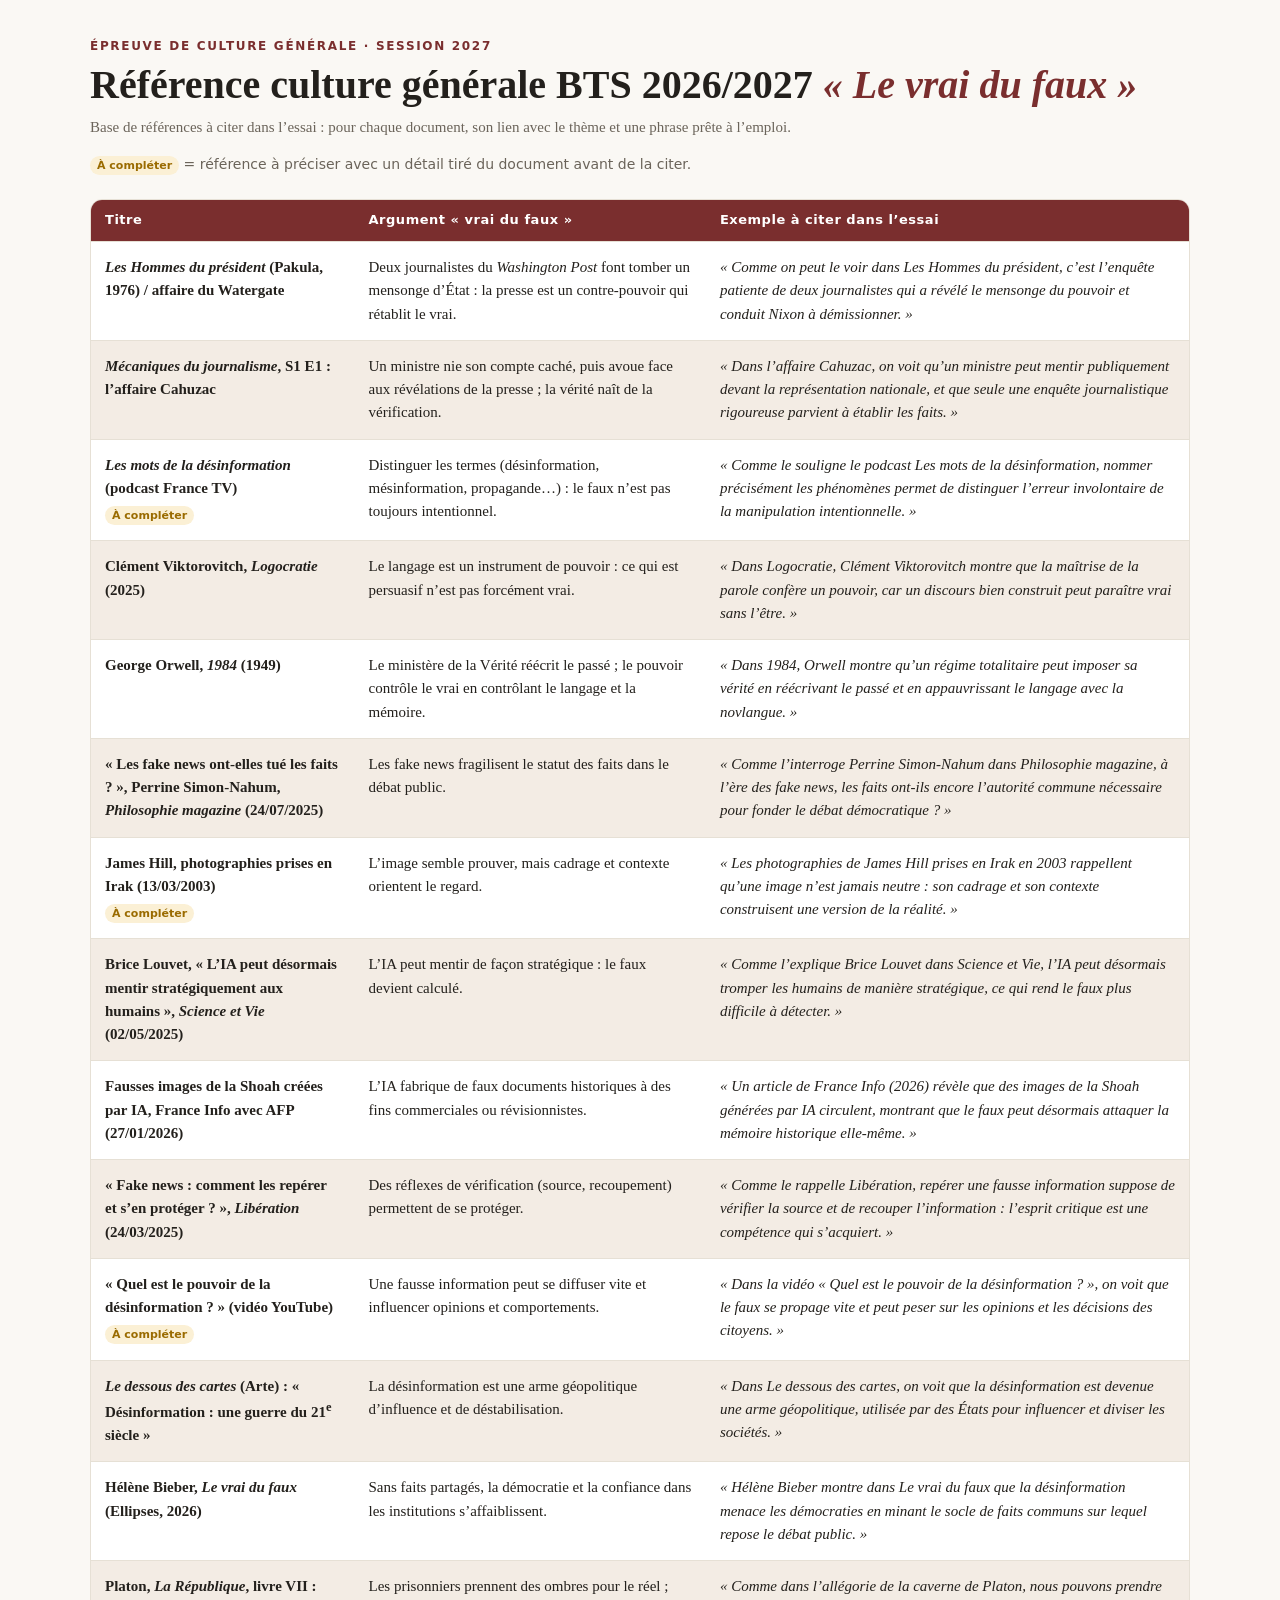
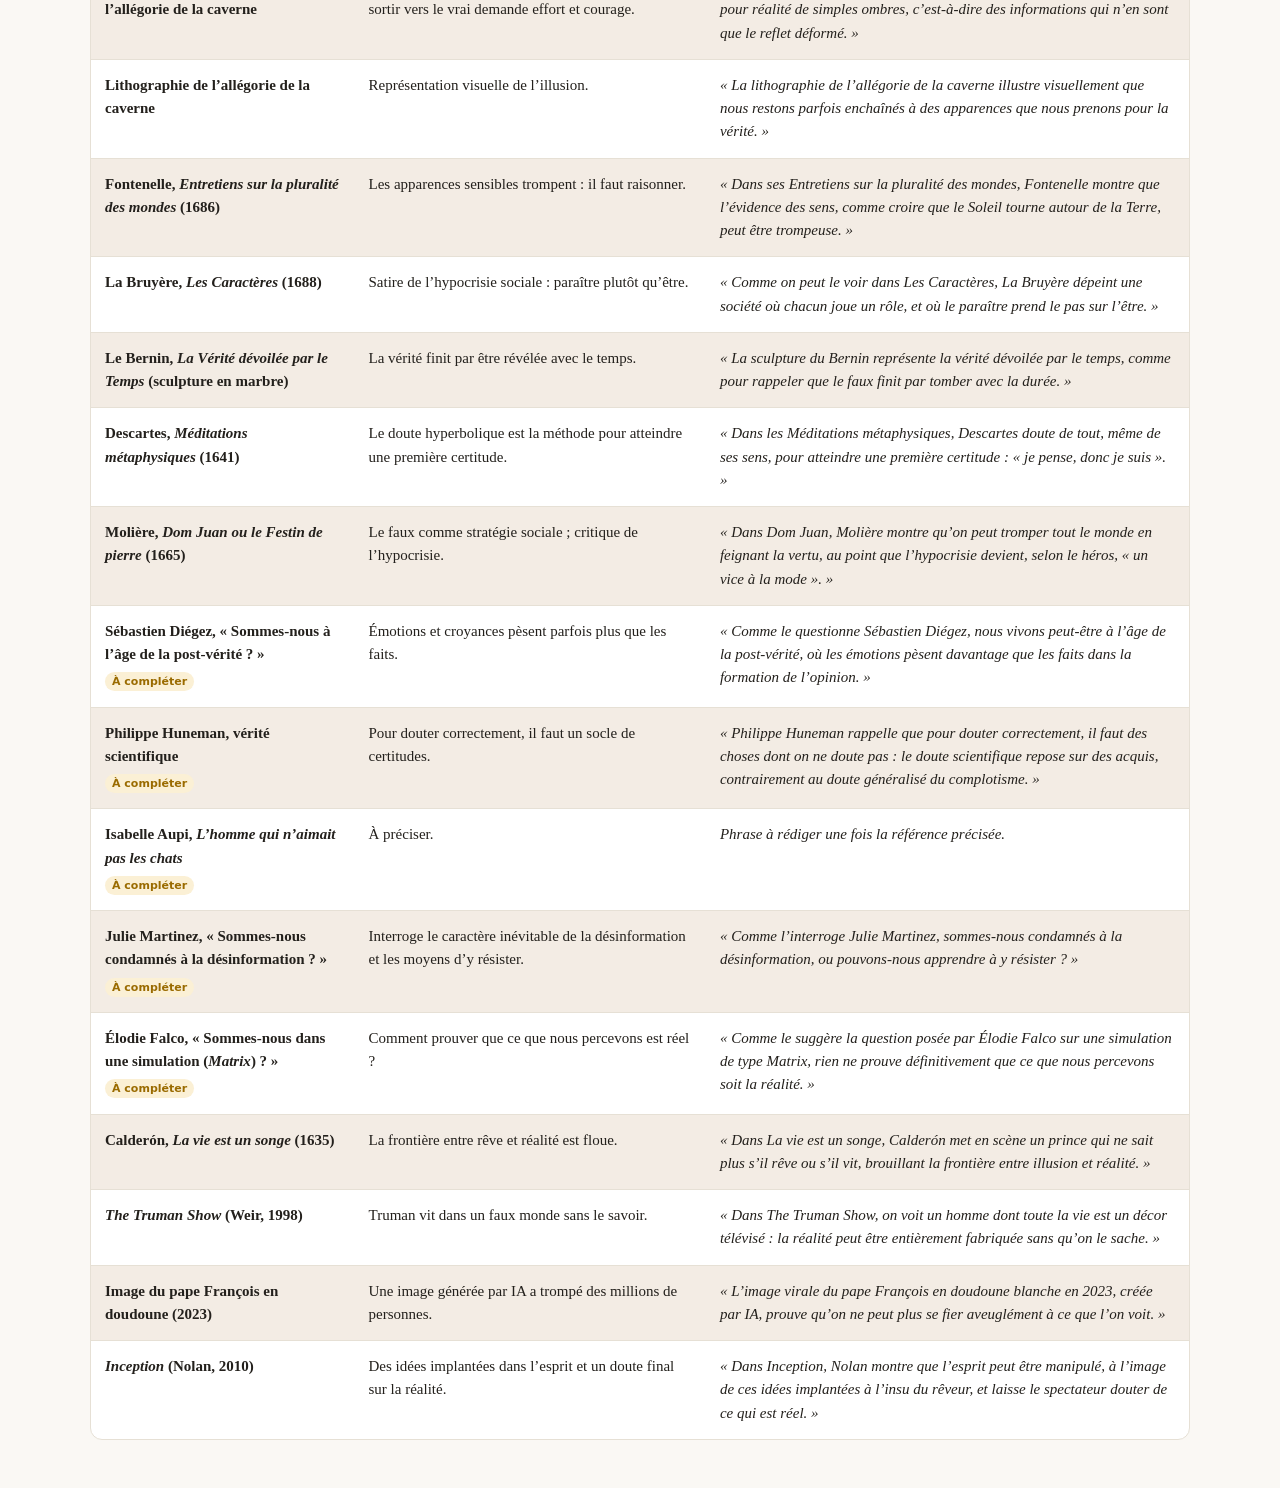
==== index.html @ c69bf697 "Add files via upload" ====
<!DOCTYPE html>
<html lang="fr">
<head>
<meta charset="utf-8">
<meta name="viewport" content="width=device-width, initial-scale=1, viewport-fit=cover">
<title>Référence culture générale BTS 2026/2027 « Le vrai du faux »</title>
<style>
:root{--bg:#faf8f4;--card:#fff;--ink:#23201c;--mute:#6b645a;--line:#e6e0d5;--acc:#7a2e2e;--tint:#f3ece4;--warn:#9a6b00;--warnbg:#fbf0d5;
box-sizing:border-box;padding-top:env(safe-area-inset-top,0px);padding-bottom:env(safe-area-inset-bottom,0px)}
@media (prefers-color-scheme:dark){:root:not([data-theme="light"]){--bg:#17150f;--card:#211e17;--ink:#ece6da;--mute:#a79f90;--line:#383327;--acc:#e0a090;--tint:#2b261c;--warn:#f0c866;--warnbg:#3a2f10}}
:root[data-theme="dark"]{--bg:#17150f;--card:#211e17;--ink:#ece6da;--mute:#a79f90;--line:#383327;--acc:#e0a090;--tint:#2b261c;--warn:#f0c866;--warnbg:#3a2f10}
html{scroll-padding-top:env(safe-area-inset-top,0px)}
body{margin:0;background:var(--bg);color:var(--ink);font:16px/1.55 Georgia,"Times New Roman",serif}
header{max-width:1100px;margin:0 auto;padding:40px 20px 12px}
.kicker{font:600 12px/1 system-ui,sans-serif;letter-spacing:.14em;text-transform:uppercase;color:var(--acc)}
h1{font-size:clamp(26px,4.5vw,40px);line-height:1.15;margin:10px 0 8px}
h1 span{color:var(--acc);font-style:italic}
.sub{color:var(--mute);margin:0;font-size:15px}
.legend{margin:16px 0 0;font:14px/1.4 system-ui,sans-serif;color:var(--mute)}
main{max-width:1100px;margin:0 auto;padding:12px 20px 48px}
.wrap{overflow-x:auto;border:1px solid var(--line);border-radius:12px;background:var(--card)}
table{border-collapse:collapse;width:100%;min-width:760px}
th{position:sticky;top:0;text-align:left;background:var(--acc);color:#fff;font:600 13px/1.3 system-ui,sans-serif;letter-spacing:.04em;padding:12px 14px}
td{padding:14px;vertical-align:top;border-top:1px solid var(--line);font-size:15px}
tr:nth-child(even) td{background:var(--tint)}
td:first-child{width:24%;font-weight:600}
td:nth-child(2){width:32%}
td:nth-child(3){font-style:italic}
.tag{display:inline-block;margin-top:6px;font:600 11px/1 system-ui,sans-serif;color:var(--warn);background:var(--warnbg);padding:4px 7px;border-radius:99px}
@media (max-width:720px){
table{min-width:0}thead{display:none}
tr,td{display:block}
tr{border-top:6px solid var(--bg)}
td{border:0;width:auto!important;padding:8px 14px}
td:nth-child(2)::before,td:nth-child(3)::before{display:block;font:600 11px/1.4 system-ui,sans-serif;letter-spacing:.08em;text-transform:uppercase;color:var(--acc);margin-bottom:2px;font-style:normal}
td:nth-child(2)::before{content:"Argument vrai du faux"}
td:nth-child(3)::before{content:"Exemple à citer"}
}
</style>
</head>
<body>
<header>
<div class="kicker">Épreuve de culture générale · Session 2027</div>
<h1>Référence culture générale BTS 2026/2027 <span>« Le vrai du faux »</span></h1>
<p class="sub">Base de références à citer dans l’essai : pour chaque document, son lien avec le thème et une phrase prête à l’emploi.</p>
<p class="legend"><span class="tag" style="margin:0">À compléter</span> = référence à préciser avec un détail tiré du document avant de la citer.</p>
</header>
<main>
<div class="wrap">
<table>
<thead><tr><th>Titre</th><th>Argument « vrai du faux »</th><th>Exemple à citer dans l’essai</th></tr></thead>
<tbody>
<tr><td><em>Les Hommes du président</em> (Pakula, 1976) / affaire du Watergate</td><td>Deux journalistes du <em>Washington Post</em> font tomber un mensonge d’État : la presse est un contre-pouvoir qui rétablit le vrai.</td><td>« Comme on peut le voir dans <em>Les Hommes du président</em>, c’est l’enquête patiente de deux journalistes qui a révélé le mensonge du pouvoir et conduit Nixon à démissionner. »</td></tr>
<tr><td><em>Mécaniques du journalisme</em>, S1 E1 : l’affaire Cahuzac</td><td>Un ministre nie son compte caché, puis avoue face aux révélations de la presse ; la vérité naît de la vérification.</td><td>« Dans l’affaire Cahuzac, on voit qu’un ministre peut mentir publiquement devant la représentation nationale, et que seule une enquête journalistique rigoureuse parvient à établir les faits. »</td></tr>
<tr><td><em>Les mots de la désinformation</em> (podcast France TV)<br><span class="tag">À compléter</span></td><td>Distinguer les termes (désinformation, mésinformation, propagande…) : le faux n’est pas toujours intentionnel.</td><td>« Comme le souligne le podcast <em>Les mots de la désinformation</em>, nommer précisément les phénomènes permet de distinguer l’erreur involontaire de la manipulation intentionnelle. »</td></tr>
<tr><td>Clément Viktorovitch, <em>Logocratie</em> (2025)</td><td>Le langage est un instrument de pouvoir : ce qui est persuasif n’est pas forcément vrai.</td><td>« Dans <em>Logocratie</em>, Clément Viktorovitch montre que la maîtrise de la parole confère un pouvoir, car un discours bien construit peut paraître vrai sans l’être. »</td></tr>
<tr><td>George Orwell, <em>1984</em> (1949)</td><td>Le ministère de la Vérité réécrit le passé ; le pouvoir contrôle le vrai en contrôlant le langage et la mémoire.</td><td>« Dans <em>1984</em>, Orwell montre qu’un régime totalitaire peut imposer sa vérité en réécrivant le passé et en appauvrissant le langage avec la novlangue. »</td></tr>
<tr><td>« Les fake news ont-elles tué les faits ? », Perrine Simon-Nahum, <em>Philosophie magazine</em> (24/07/2025)</td><td>Les fake news fragilisent le statut des faits dans le débat public.</td><td>« Comme l’interroge Perrine Simon-Nahum dans <em>Philosophie magazine</em>, à l’ère des fake news, les faits ont-ils encore l’autorité commune nécessaire pour fonder le débat démocratique ? »</td></tr>
<tr><td>James Hill, photographies prises en Irak (13/03/2003)<br><span class="tag">À compléter</span></td><td>L’image semble prouver, mais cadrage et contexte orientent le regard.</td><td>« Les photographies de James Hill prises en Irak en 2003 rappellent qu’une image n’est jamais neutre : son cadrage et son contexte construisent une version de la réalité. »</td></tr>
<tr><td>Brice Louvet, « L’IA peut désormais mentir stratégiquement aux humains », <em>Science et Vie</em> (02/05/2025)</td><td>L’IA peut mentir de façon stratégique : le faux devient calculé.</td><td>« Comme l’explique Brice Louvet dans <em>Science et Vie</em>, l’IA peut désormais tromper les humains de manière stratégique, ce qui rend le faux plus difficile à détecter. »</td></tr>
<tr><td>Fausses images de la Shoah créées par IA, France Info avec AFP (27/01/2026)</td><td>L’IA fabrique de faux documents historiques à des fins commerciales ou révisionnistes.</td><td>« Un article de France Info (2026) révèle que des images de la Shoah générées par IA circulent, montrant que le faux peut désormais attaquer la mémoire historique elle-même. »</td></tr>
<tr><td>« Fake news : comment les repérer et s’en protéger ? », <em>Libération</em> (24/03/2025)</td><td>Des réflexes de vérification (source, recoupement) permettent de se protéger.</td><td>« Comme le rappelle <em>Libération</em>, repérer une fausse information suppose de vérifier la source et de recouper l’information : l’esprit critique est une compétence qui s’acquiert. »</td></tr>
<tr><td>« Quel est le pouvoir de la désinformation ? » (vidéo YouTube)<br><span class="tag">À compléter</span></td><td>Une fausse information peut se diffuser vite et influencer opinions et comportements.</td><td>« Dans la vidéo « Quel est le pouvoir de la désinformation ? », on voit que le faux se propage vite et peut peser sur les opinions et les décisions des citoyens. »</td></tr>
<tr><td><em>Le dessous des cartes</em> (Arte) : « Désinformation : une guerre du 21<sup>e</sup> siècle »</td><td>La désinformation est une arme géopolitique d’influence et de déstabilisation.</td><td>« Dans <em>Le dessous des cartes</em>, on voit que la désinformation est devenue une arme géopolitique, utilisée par des États pour influencer et diviser les sociétés. »</td></tr>
<tr><td>Hélène Bieber, <em>Le vrai du faux</em> (Ellipses, 2026)</td><td>Sans faits partagés, la démocratie et la confiance dans les institutions s’affaiblissent.</td><td>« Hélène Bieber montre dans <em>Le vrai du faux</em> que la désinformation menace les démocraties en minant le socle de faits communs sur lequel repose le débat public. »</td></tr>
<tr><td>Platon, <em>La République</em>, livre VII : l’allégorie de la caverne</td><td>Les prisonniers prennent des ombres pour le réel ; sortir vers le vrai demande effort et courage.</td><td>« Comme dans l’allégorie de la caverne de Platon, nous pouvons prendre pour réalité de simples ombres, c’est-à-dire des informations qui n’en sont que le reflet déformé. »</td></tr>
<tr><td>Lithographie de l’allégorie de la caverne</td><td>Représentation visuelle de l’illusion.</td><td>« La lithographie de l’allégorie de la caverne illustre visuellement que nous restons parfois enchaînés à des apparences que nous prenons pour la vérité. »</td></tr>
<tr><td>Fontenelle, <em>Entretiens sur la pluralité des mondes</em> (1686)</td><td>Les apparences sensibles trompent : il faut raisonner.</td><td>« Dans ses <em>Entretiens sur la pluralité des mondes</em>, Fontenelle montre que l’évidence des sens, comme croire que le Soleil tourne autour de la Terre, peut être trompeuse. »</td></tr>
<tr><td>La Bruyère, <em>Les Caractères</em> (1688)</td><td>Satire de l’hypocrisie sociale : paraître plutôt qu’être.</td><td>« Comme on peut le voir dans <em>Les Caractères</em>, La Bruyère dépeint une société où chacun joue un rôle, et où le paraître prend le pas sur l’être. »</td></tr>
<tr><td>Le Bernin, <em>La Vérité dévoilée par le Temps</em> (sculpture en marbre)</td><td>La vérité finit par être révélée avec le temps.</td><td>« La sculpture du Bernin représente la vérité dévoilée par le temps, comme pour rappeler que le faux finit par tomber avec la durée. »</td></tr>
<tr><td>Descartes, <em>Méditations métaphysiques</em> (1641)</td><td>Le doute hyperbolique est la méthode pour atteindre une première certitude.</td><td>« Dans les <em>Méditations métaphysiques</em>, Descartes doute de tout, même de ses sens, pour atteindre une première certitude : « je pense, donc je suis ». »</td></tr>
<tr><td>Molière, <em>Dom Juan ou le Festin de pierre</em> (1665)</td><td>Le faux comme stratégie sociale ; critique de l’hypocrisie.</td><td>« Dans <em>Dom Juan</em>, Molière montre qu’on peut tromper tout le monde en feignant la vertu, au point que l’hypocrisie devient, selon le héros, « un vice à la mode ». »</td></tr>
<tr><td>Sébastien Diégez, « Sommes-nous à l’âge de la post-vérité ? »<br><span class="tag">À compléter</span></td><td>Émotions et croyances pèsent parfois plus que les faits.</td><td>« Comme le questionne Sébastien Diégez, nous vivons peut-être à l’âge de la post-vérité, où les émotions pèsent davantage que les faits dans la formation de l’opinion. »</td></tr>
<tr><td>Philippe Huneman, vérité scientifique<br><span class="tag">À compléter</span></td><td>Pour douter correctement, il faut un socle de certitudes.</td><td>« Philippe Huneman rappelle que pour douter correctement, il faut des choses dont on ne doute pas : le doute scientifique repose sur des acquis, contrairement au doute généralisé du complotisme. »</td></tr>
<tr><td>Isabelle Aupi, <em>L’homme qui n’aimait pas les chats</em><br><span class="tag">À compléter</span></td><td>À préciser.</td><td>Phrase à rédiger une fois la référence précisée.</td></tr>
<tr><td>Julie Martinez, « Sommes-nous condamnés à la désinformation ? »<br><span class="tag">À compléter</span></td><td>Interroge le caractère inévitable de la désinformation et les moyens d’y résister.</td><td>« Comme l’interroge Julie Martinez, sommes-nous condamnés à la désinformation, ou pouvons-nous apprendre à y résister ? »</td></tr>
<tr><td>Élodie Falco, « Sommes-nous dans une simulation (<em>Matrix</em>) ? »<br><span class="tag">À compléter</span></td><td>Comment prouver que ce que nous percevons est réel ?</td><td>« Comme le suggère la question posée par Élodie Falco sur une simulation de type <em>Matrix</em>, rien ne prouve définitivement que ce que nous percevons soit la réalité. »</td></tr>
<tr><td>Calderón, <em>La vie est un songe</em> (1635)</td><td>La frontière entre rêve et réalité est floue.</td><td>« Dans <em>La vie est un songe</em>, Calderón met en scène un prince qui ne sait plus s’il rêve ou s’il vit, brouillant la frontière entre illusion et réalité. »</td></tr>
<tr><td><em>The Truman Show</em> (Weir, 1998)</td><td>Truman vit dans un faux monde sans le savoir.</td><td>« Dans <em>The Truman Show</em>, on voit un homme dont toute la vie est un décor télévisé : la réalité peut être entièrement fabriquée sans qu’on le sache. »</td></tr>
<tr><td>Image du pape François en doudoune (2023)</td><td>Une image générée par IA a trompé des millions de personnes.</td><td>« L’image virale du pape François en doudoune blanche en 2023, créée par IA, prouve qu’on ne peut plus se fier aveuglément à ce que l’on voit. »</td></tr>
<tr><td><em>Inception</em> (Nolan, 2010)</td><td>Des idées implantées dans l’esprit et un doute final sur la réalité.</td><td>« Dans <em>Inception</em>, Nolan montre que l’esprit peut être manipulé, à l’image de ces idées implantées à l’insu du rêveur, et laisse le spectateur douter de ce qui est réel. »</td></tr>
</tbody>
</table>
</div>
</main>
</body>
</html>
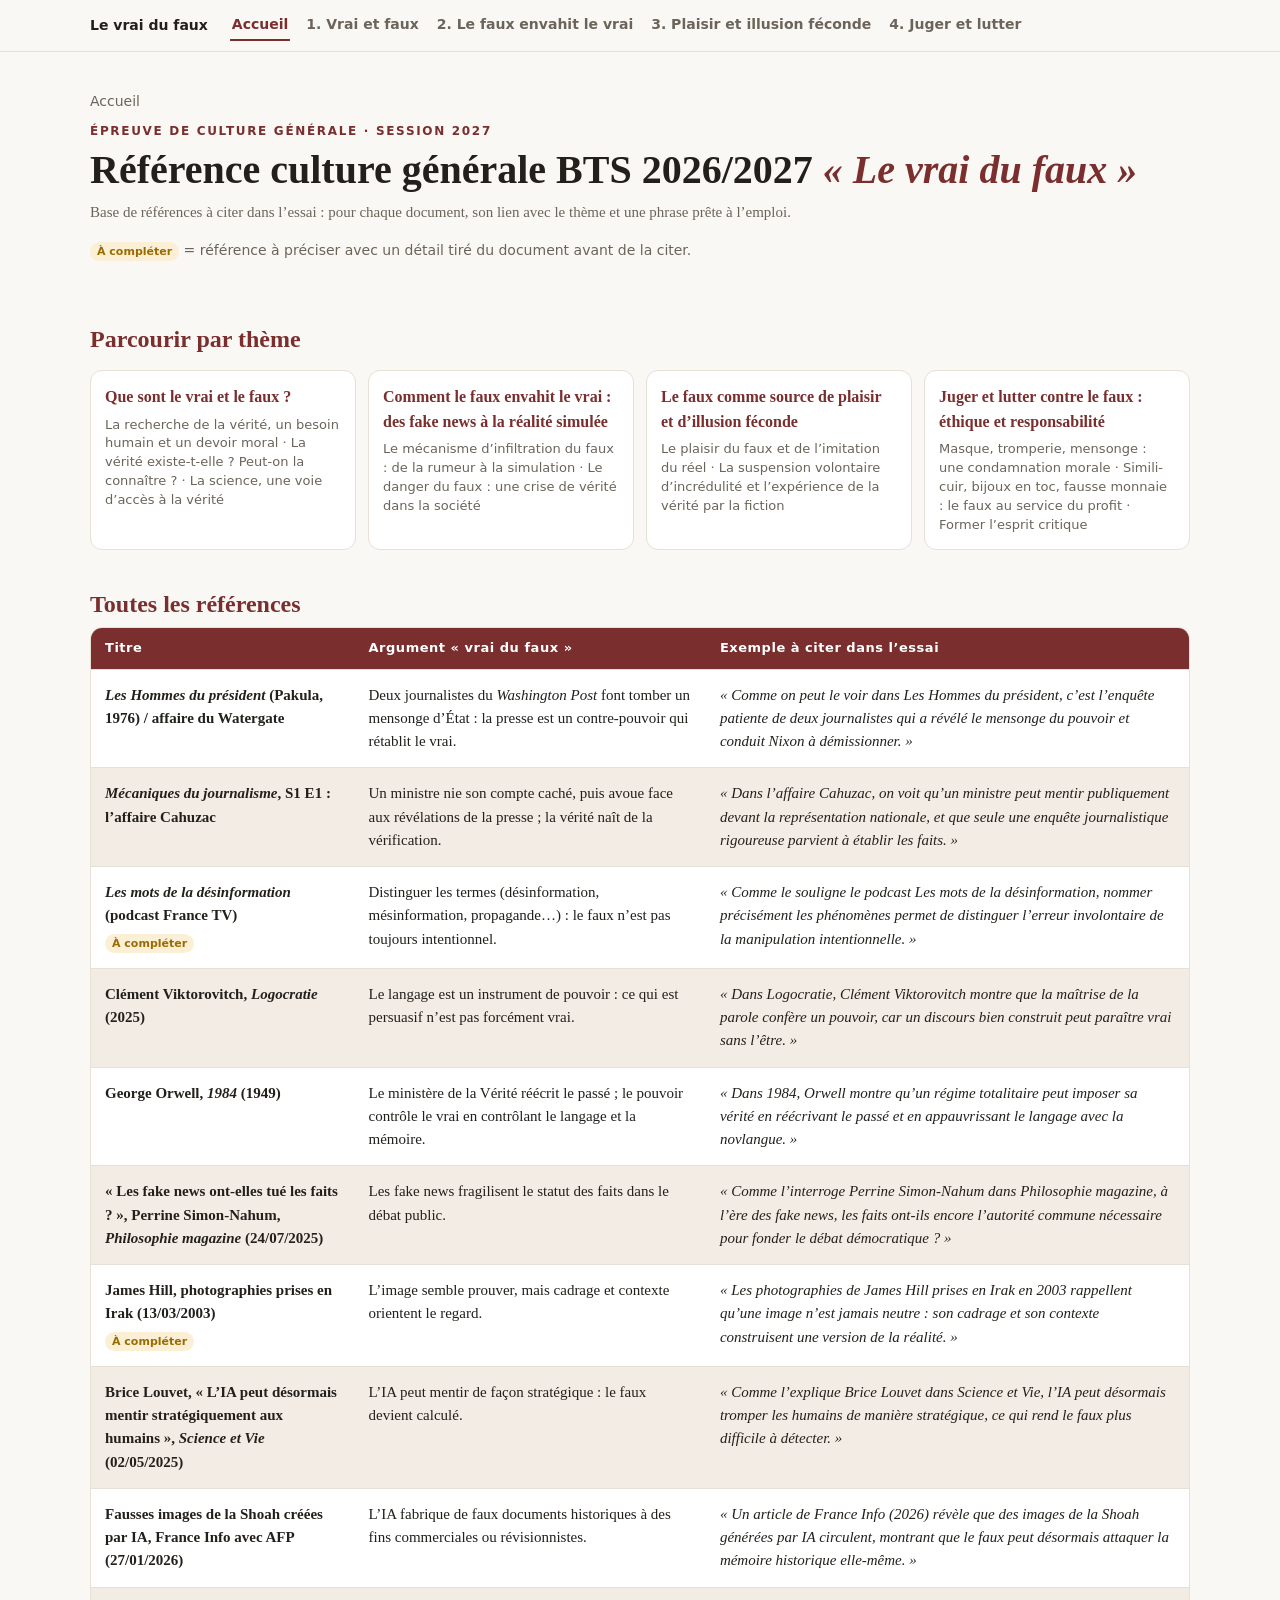
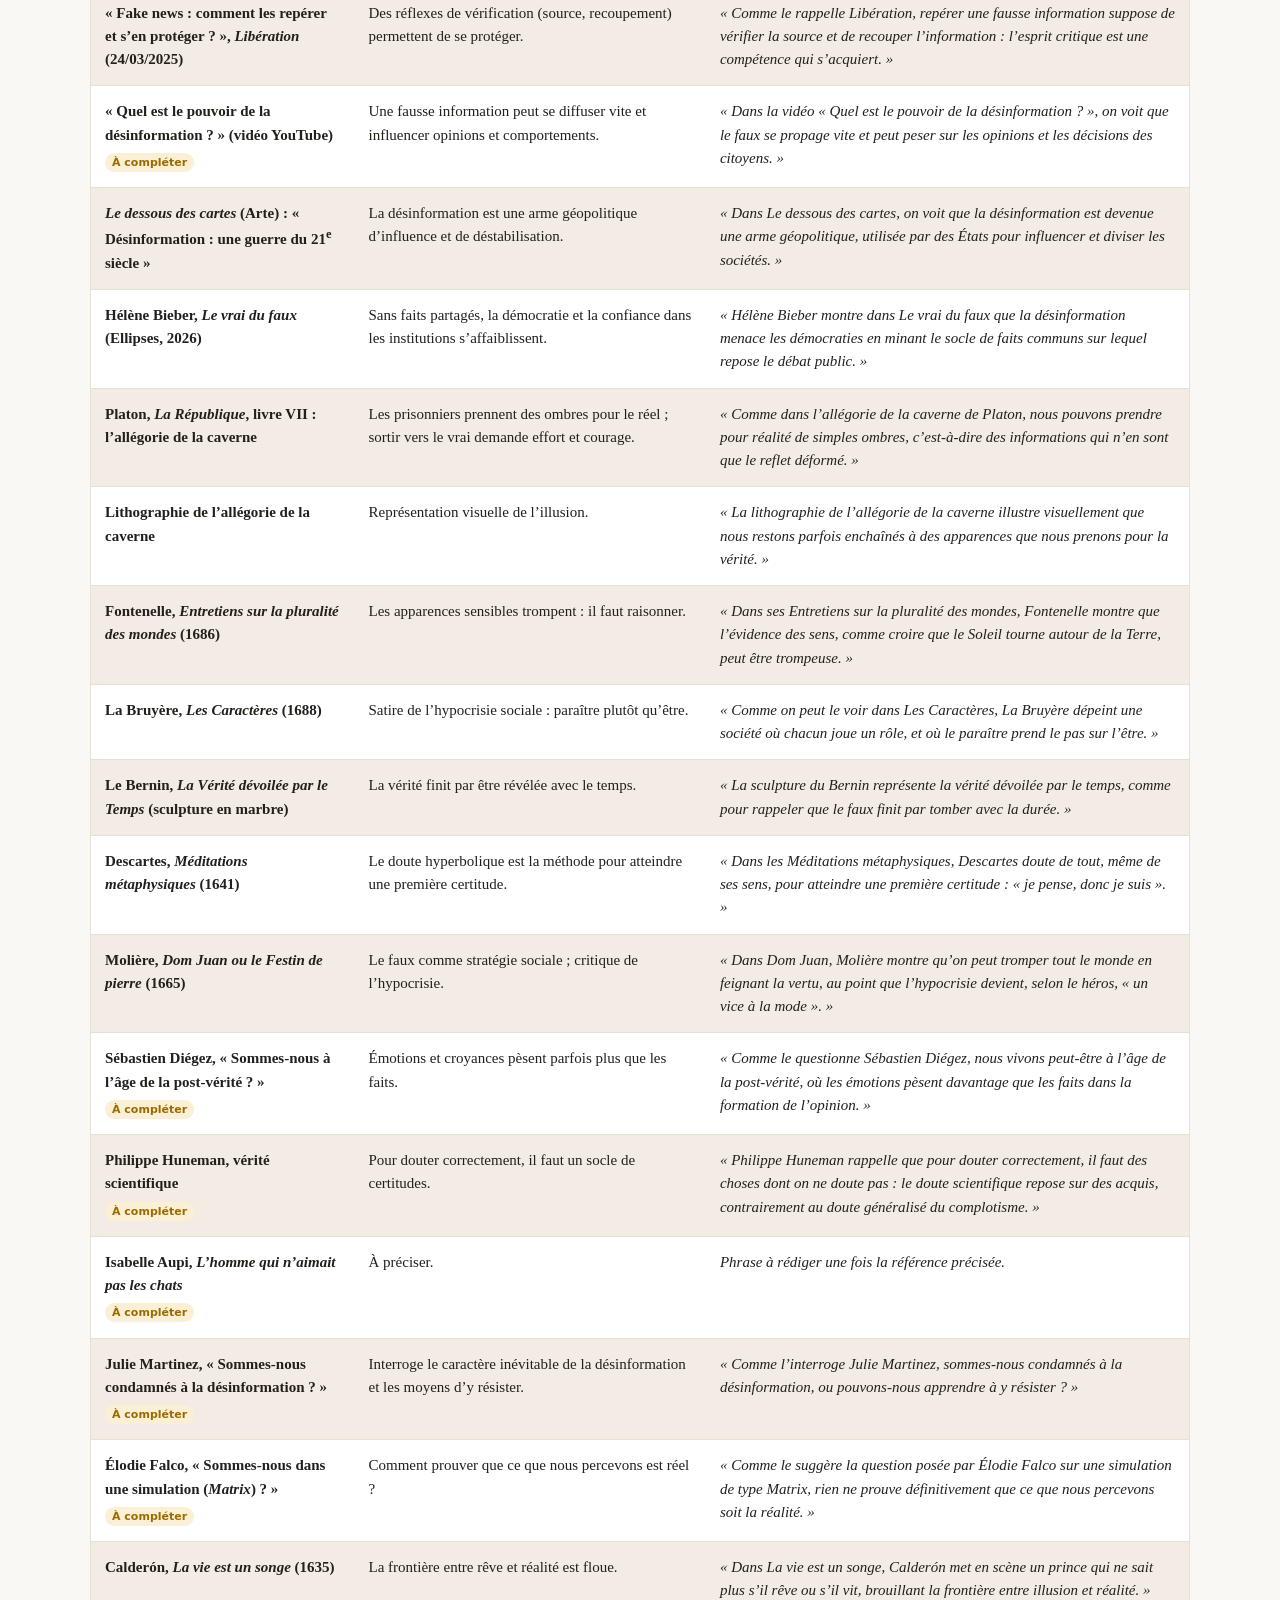
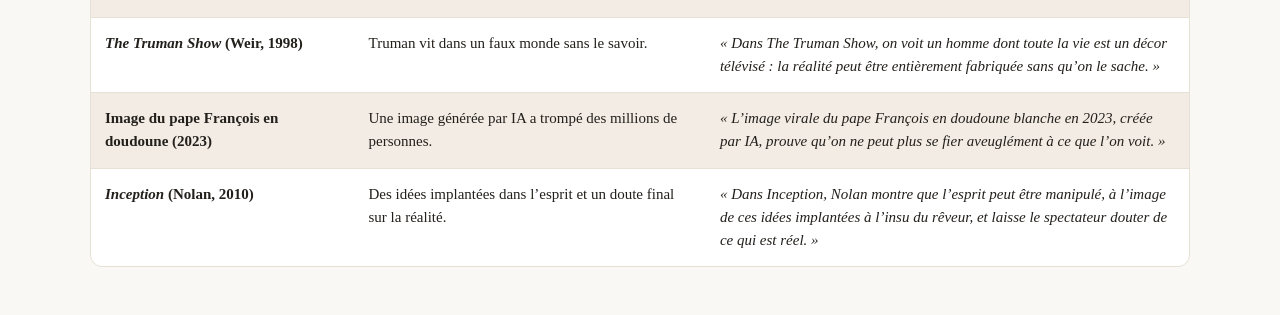
==== commit 5c207f1e: "Add files via upload" ====
--- a/index.html
+++ b/index.html
@@ -36,17 +36,47 @@
 td:nth-child(2)::before{content:"Argument vrai du faux"}
 td:nth-child(3)::before{content:"Exemple à citer"}
 }
+
+nav{display:flex;flex-wrap:wrap;gap:8px;margin-top:18px;font:600 14px/1.2 system-ui,sans-serif}
+nav a{color:var(--acc);text-decoration:none;border:1px solid var(--line);background:var(--card);padding:9px 14px;border-radius:99px}
+nav a:hover{border-color:var(--acc)}
+nav a.on{background:var(--acc);color:#fff;border-color:var(--acc)}
+h2{font-size:clamp(19px,3vw,24px);margin:36px 0 4px;color:var(--acc)}
+.idea{margin:0 0 14px;color:var(--mute);font-size:15px}
+.two td:first-child{width:34%}
+.two td:nth-child(2){width:auto;font-style:italic}
+@media (max-width:720px){.two td:nth-child(2)::before{content:"Exemple à citer"}}
+body::before{content:"";position:fixed;inset:0 0 auto;height:env(safe-area-inset-top,0px);z-index:11;background:var(--bg)}
+.menu{position:sticky;top:env(safe-area-inset-top,0px);z-index:10;background:var(--bg);border-bottom:1px solid var(--line)}
+.menu div{max-width:1100px;margin:0 auto;padding:10px 20px;display:flex;flex-wrap:wrap;gap:6px 14px;align-items:center;font:600 14px/1.2 system-ui,sans-serif}
+.menu b{color:var(--ink);margin-right:8px}
+.menu a{color:var(--mute);text-decoration:none;padding:6px 2px;border-bottom:2px solid transparent}
+.menu a:hover{color:var(--acc)}
+.menu a.on{color:var(--acc);border-bottom-color:var(--acc)}
+.crumb{margin:0 0 14px;font:14px/1.4 system-ui,sans-serif;color:var(--mute)}
+.crumb a{color:var(--acc);text-decoration:none}
+.crumb a:hover{text-decoration:underline}
+.cards{display:grid;grid-template-columns:repeat(auto-fit,minmax(230px,1fr));gap:12px;margin:12px 0 8px}
+.cards a{display:block;background:var(--card);border:1px solid var(--line);border-radius:12px;padding:14px;color:var(--ink);text-decoration:none}
+.cards a:hover{border-color:var(--acc)}
+.cards b{display:block;color:var(--acc);margin-bottom:6px;font-size:16px}
+.cards span{display:block;color:var(--mute);font:13px/1.45 system-ui,sans-serif}
+.toc{display:flex;flex-wrap:wrap;gap:8px;margin:14px 0 0;font:13px/1.2 system-ui,sans-serif}
+.toc a{color:var(--acc);text-decoration:none;border:1px solid var(--line);background:var(--card);padding:7px 11px;border-radius:99px}
+.pn{display:flex;justify-content:space-between;gap:12px;margin-top:36px;font:600 14px/1.3 system-ui,sans-serif}
+.pn a{color:var(--acc);text-decoration:none}
+h2{scroll-margin-top:70px}
 </style>
 </head>
 <body>
-<header>
-<div class="kicker">Épreuve de culture générale · Session 2027</div>
+<div class="menu"><div><b>Le vrai du faux</b><a href="index.html" class="on">Accueil</a><a href="vrai-et-faux.html">1. Vrai et faux</a><a href="faux-envahit-vrai.html">2. Le faux envahit le vrai</a><a href="plaisir-du-faux.html">3. Plaisir et illusion féconde</a><a href="juger-et-lutter.html">4. Juger et lutter</a></div></div><header>
+<p class="crumb">Accueil</p><div class="kicker">Épreuve de culture générale · Session 2027</div>
 <h1>Référence culture générale BTS 2026/2027 <span>« Le vrai du faux »</span></h1>
 <p class="sub">Base de références à citer dans l’essai : pour chaque document, son lien avec le thème et une phrase prête à l’emploi.</p>
 <p class="legend"><span class="tag" style="margin:0">À compléter</span> = référence à préciser avec un détail tiré du document avant de la citer.</p>
 </header>
 <main>
-<div class="wrap">
+<h2>Parcourir par thème</h2><div class="cards"><a href="vrai-et-faux.html"><b>Que sont le vrai et le faux ?</b><span>La recherche de la vérité, un besoin humain et un devoir moral · La vérité existe-t-elle ? Peut-on la connaître ? · La science, une voie d’accès à la vérité</span></a><a href="faux-envahit-vrai.html"><b>Comment le faux envahit le vrai : des fake news à la réalité simulée</b><span>Le mécanisme d’infiltration du faux : de la rumeur à la simulation · Le danger du faux : une crise de vérité dans la société</span></a><a href="plaisir-du-faux.html"><b>Le faux comme source de plaisir et d’illusion féconde</b><span>Le plaisir du faux et de l’imitation du réel · La suspension volontaire d’incrédulité et l’expérience de la vérité par la fiction</span></a><a href="juger-et-lutter.html"><b>Juger et lutter contre le faux : éthique et responsabilité</b><span>Masque, tromperie, mensonge : une condamnation morale · Simili-cuir, bijoux en toc, fausse monnaie : le faux au service du profit · Former l’esprit critique</span></a></div><h2>Toutes les références</h2><div class="wrap">
 <table>
 <thead><tr><th>Titre</th><th>Argument « vrai du faux »</th><th>Exemple à citer dans l’essai</th></tr></thead>
 <tbody>
